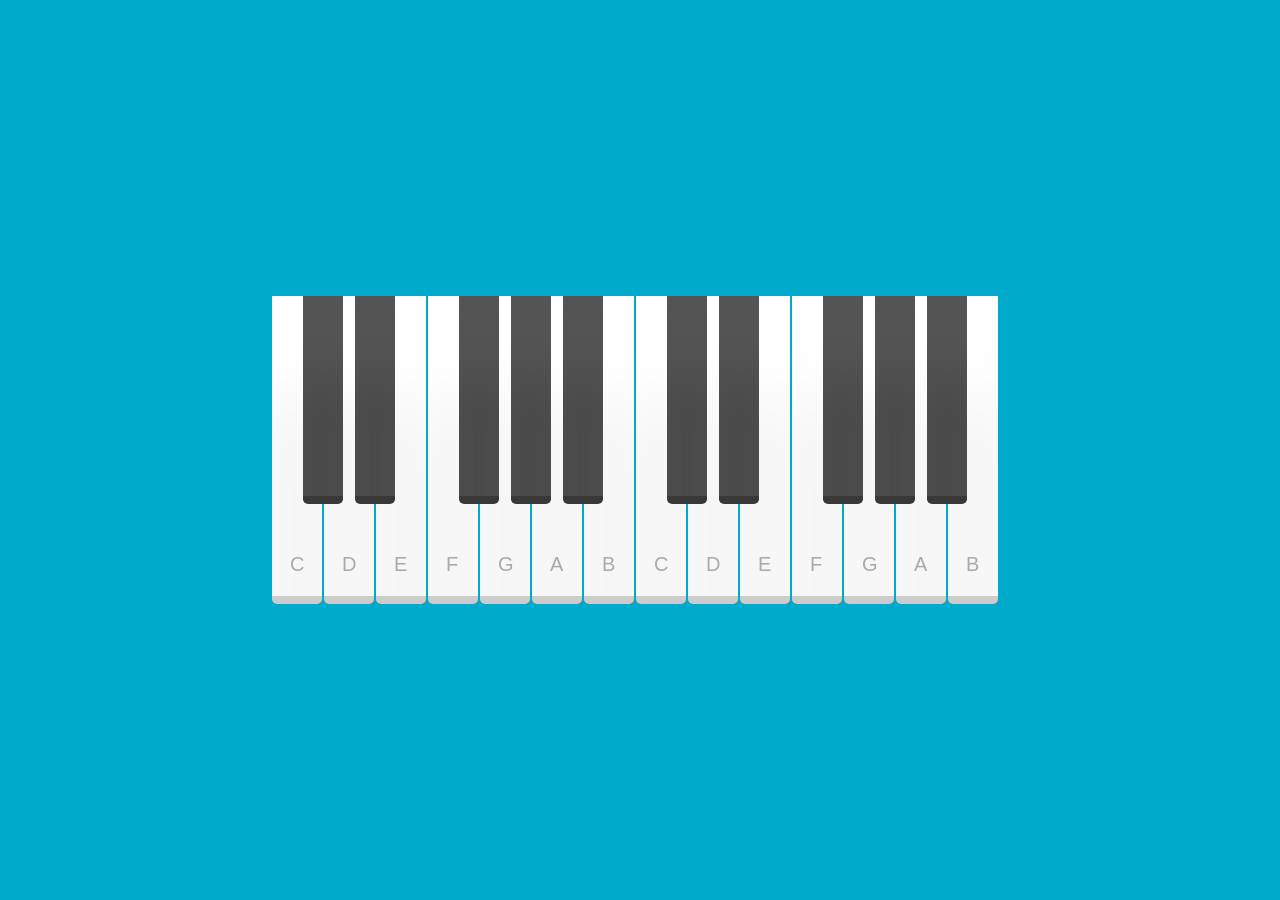
==== index.html @ fdf9407b "feat: add files" ====
<!doctype html>
<html lang= "en">
<head>
	<meta name="viewport" content="width = device-width, initial-scale=1, maximum-scale=1, user-scalable=no"/>
	<meta http-equiv="Content-Type" content="text/html; charset=utf-8"/>
	<title>Simple Piano</title>

	<!-- polyfill -->
	<script src="libs/MIDI.js-master/inc/shim/Base64.js" type="text/javascript"></script>
	<script src="libs/MIDI.js-master/inc/shim/Base64binary.js" type="text/javascript"></script>
	<script src="libs/MIDI.js-master/inc/shim/WebAudioAPI.js" type="text/javascript"></script>
	<!-- midi.js package -->
	<script src="libs/MIDI.js-master/js/midi/audioDetect.js" type="text/javascript"></script>
	<script src="libs/MIDI.js-master/js/midi/gm.js" type="text/javascript"></script>
	<script src="libs/MIDI.js-master/js/midi/loader.js" type="text/javascript"></script>
	<script src="libs/MIDI.js-master/js/midi/plugin.audiotag.js" type="text/javascript"></script>
	<script src="libs/MIDI.js-master/js/midi/plugin.webaudio.js" type="text/javascript"></script>
	<script src="libs/MIDI.js-master/js/midi/plugin.webmidi.js" type="text/javascript"></script>
	<!-- utils -->
	<script src="libs/MIDI.js-master/js/util/dom_request_xhr.js" type="text/javascript"></script>
	<script src="libs/MIDI.js-master/js/util/dom_request_script.js" type="text/javascript"></script>

	<!-- jQuery -->
	<script type = "text/javascript" src = "js/jquery.js"></script>

	<!-- Style -->
	<link rel="stylesheet" href="css/main.css"/>

	<!-- Font-Awesome -->
	<link rel="stylesheet" href="css/font-awesome-4.3.0/css/font-awesome.min.css"/>

	<!-- Fonts -->
	<link href='http://fonts.googleapis.com/css?family=Ubuntu:300' rel='stylesheet' type='text/css'/>

	<!-- Javascript -->
	<script type = "text/javascript" src = "js/midi/play.js"></script>
	<script type = "text/javascript" src = "js/classes/key.js"></script>
	<script type = "text/javascript" src = "js/script.js"></script>

</head>
<body>
	<h1 style = "opacity: 0; position: absolute; top:0; left: 0;" >Simple Piano</h1>
	<div id = "loadingState">
		<div id = "loadingText">Loading...</div>
		<img id = "logo" src = "img/simplePiano.png" alt = "logo">
	</div>

	<div id = "pianoContainer">
		<!-- <div class="key natural" data-key = "C4"><span class = "keyName">C</span></div>
		<div class="key sharp squeeze" data-key = "Cs4"></div>
		<div class="key natural squeeze" data-key = "D4"><span class = "keyName">D</span></div>
		<div class="key sharp squeeze" data-key = "Ds4"></div>
		<div class="key natural squeeze" data-key = "E4"><span class = "keyName">E</span></div>
		<div class="key natural" data-key = "F4"><span class = "keyName">F</span></div>
		<div class="key sharp squeeze" data-key = "Fs4"></div>
		<div class="key natural squeeze" data-key = "G4"><span class = "keyName">G</span></div>
		<div class="key sharp squeeze" data-key = "Gs4"></div>
		<div class="key natural squeeze" data-key = "A4"><span class = "keyName">A</span></div>
		<div class="key sharp squeeze" data-key = "As4"></div>
		<div class="key natural squeeze" data-key = "B4"><span class = "keyName">B</span></div>
		<div class="key natural" data-key = "C5"><span class = "keyName">C</span></div>
		<div class="key sharp squeeze" data-key = "Cs5"></div>
		<div class="key natural squeeze" data-key = "D5"><span class = "keyName">D</span></div>
		<div class="key sharp squeeze" data-key = "Ds5"></div>
		<div class="key natural squeeze" data-key = "E5"><span class = "keyName">E</span></div>
		<div class="key natural" data-key = "F5"><span class = "keyName">F</span></div>
		<div class="key sharp squeeze" data-key = "Fs5"></div>
		<div class="key natural squeeze" data-key = "G5"><span class = "keyName">G</span></div>
		<div class="key sharp squeeze" data-key = "Gs5"></div>
		<div class="key natural squeeze" data-key = "A5"><span class = "keyName">A</span></div>
		<div class="key sharp squeeze" data-key = "As5"></div>
		<div class="key natural squeeze" data-key = "B5"><span class = "keyName">B</span></div> -->
	</div>
</body>
</html>
---- css/main.css ----
/*
	AUTHOR: 	Henrik Oddløkken

							T A B L E   OF   C O N T E N T S



*/

/*---------------------------------------------------------------------------*/
*{									/* Default */
	padding:			0px;
	margin:				0px;
	list-style:			none;
	text-decoration:	none;
	font-family: 'Ubuntu', sans-serif;
}

/*---------------------------------------------------------------------------*/

body
{
	width:	100%;
	background-color: #0ac;
}

#loadingState
{
	position: fixed;
	top:	0;
	left: 0;
	width:100%;
	height: 100%;
	background-color: #0ac;

	z-index: 1000;
}

	#loadingText
	{
		font-size: 200%;
		text-align: center;
		margin-top: 10%;
		color: #fff;
	}

	#logo
	{
		position: absolute;
		bottom:0;
		right:0;
	}


/*---------------------------------------------------------------------------*/

#pianoContainer
{
	position: absolute;
}

.key
{
	position: relative;
	vertical-align: top;
	display: inline-block;
	border-radius: 	0 0 5px 5px;
	margin-left: 2px;
}

	.noteName
	{
		position: 	absolute;
		font-family:arial;
		left:				18px;
		bottom:			20px;
		font-size:	125%;
		color:			#aaa;
	}

.natural
{

	height: 				300px;
	width: 					50px;
	background:			#eee;
	border-bottom: 	8px solid #ccc;
	z-index:				0;
	box-shadow: inset 0 100px 75px #fff;
	transition:			box-shadow .1s;
}


	.naturalPress
	{
		border-top: 		4px solid #eee;
		border-bottom:	4px solid #ccc;
		box-shadow:			inset 0 -100px 75px #fff;
	}

.sharp
{

	height: 				200px;
	width: 					40px;
	background:			#444;
	border-bottom: 	8px solid #383838;
	z-index: 				1;
	box-shadow: 		inset 0 75px 50px #555;
	transition:			box-shadow .1s;
}

	.sharpPress
	{
		border-top: 		4px solid #444;
		border-bottom:	4px solid #383838;
		box-shadow:			inset 0 -75px 50px #555;
	}

.keySqueeze {	margin-left: -19px;	}
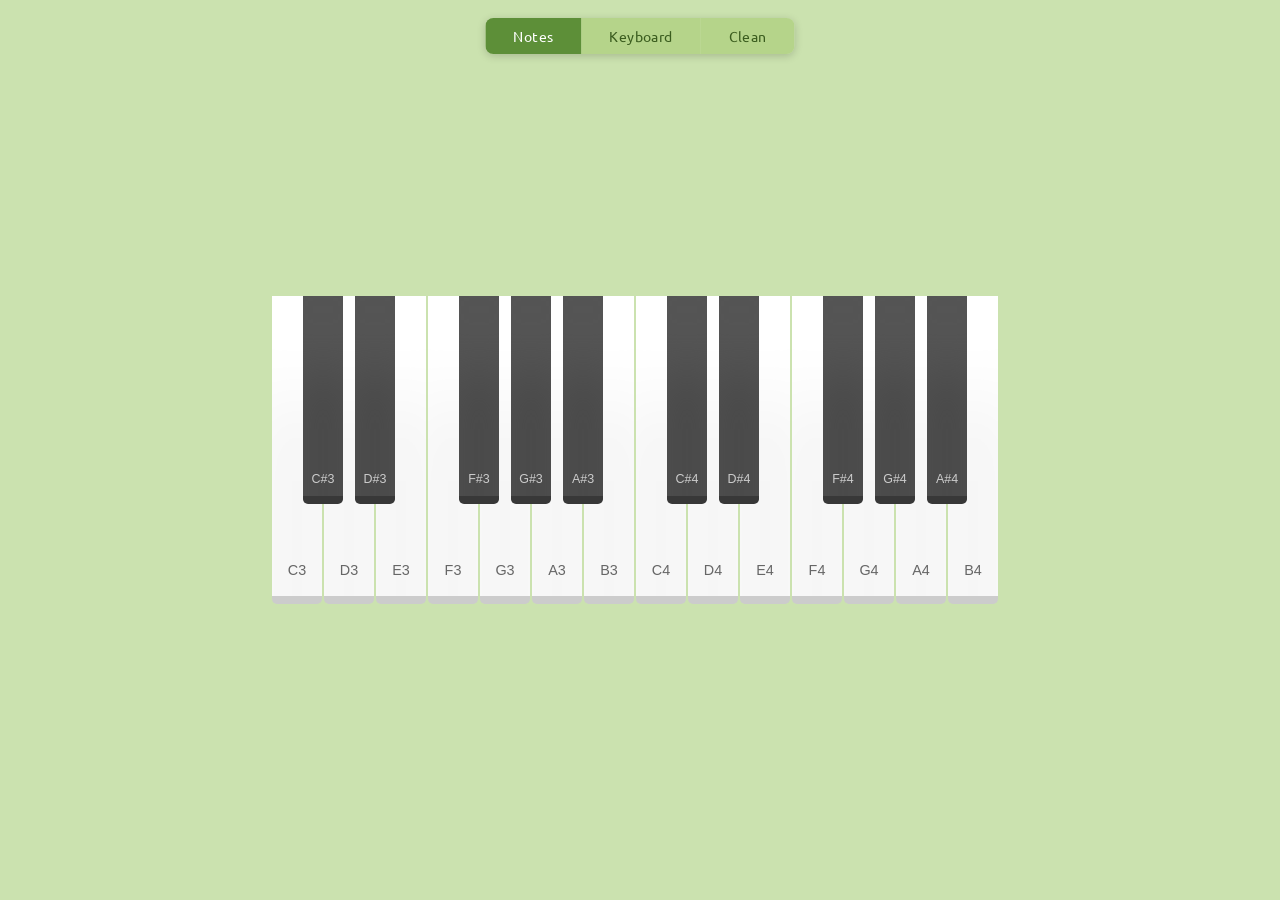
==== commit 21b2c7e0: "feat: key letters changes on tab mode" ====
--- a/index.html
+++ b/index.html
@@ -45,6 +45,12 @@
 		<img id = "logo" src = "img/simplePiano.png" alt = "logo">
 	</div>
 
+	<div id="tabBar">
+		<button class="tab active" data-tab="notes">Notes</button>
+		<button class="tab" data-tab="keyboard">Keyboard</button>
+		<button class="tab" data-tab="clean">Clean</button>
+	</div>
+
 	<div id = "pianoContainer">
 		<!-- <div class="key natural" data-key = "C4"><span class = "keyName">C</span></div>
 		<div class="key sharp squeeze" data-key = "Cs4"></div>
@@ -71,5 +77,14 @@
 		<div class="key sharp squeeze" data-key = "As5"></div>
 		<div class="key natural squeeze" data-key = "B5"><span class = "keyName">B</span></div> -->
 	</div>
+	<script>
+		document.querySelectorAll('.tab').forEach(function(btn) {
+			btn.addEventListener('click', function() {
+				document.querySelectorAll('.tab').forEach(function(t) { t.classList.remove('active'); });
+				btn.classList.add('active');
+				document.body.className = btn.dataset.tab === 'keyboard' ? 'tab-keyboard' : btn.dataset.tab === 'clean' ? 'tab-clean' : '';
+			});
+		});
+	</script>
 </body>
 </html>
--- a/css/main.css
+++ b/css/main.css
@@ -14,6 +14,8 @@
 	list-style:			none;
 	text-decoration:	none;
 	font-family: 'Ubuntu', sans-serif;
+	-webkit-tap-highlight-color: transparent;
+	touch-action: manipulation;
 }
 
 /*---------------------------------------------------------------------------*/
@@ -21,7 +23,7 @@
 body
 {
 	width:	100%;
-	background-color: #0ac;
+	background-color: #CBE2AF ;
 }
 
 #loadingState
@@ -31,7 +33,7 @@
 	left: 0;
 	width:100%;
 	height: 100%;
-	background-color: #0ac;
+	background-color: #CBE2AF ;
 
 	z-index: 1000;
 }
@@ -54,6 +56,44 @@
 
 /*---------------------------------------------------------------------------*/
 
+#tabBar
+{
+	position:		fixed;
+	top:			18px;
+	left:			50%;
+	transform:		translateX(-50%);
+	z-index:		9999;
+	display:		flex;
+	border-radius:	8px;
+	overflow:		hidden;
+	box-shadow:		0 2px 8px rgba(0,0,0,0.18);
+}
+
+.tab
+{
+	background-color:	#b5d48a;
+	color:				#3a5c1e;
+	border:				none;
+	padding:			9px 28px;
+	font-size:			88%;
+	font-family:		'Ubuntu', sans-serif;
+	cursor:				pointer;
+	letter-spacing:		0.4px;
+	transition:			background-color 0.15s, color 0.15s;
+	user-select:		none;
+	-webkit-user-select: none;
+}
+
+	.tab:hover { background-color: #9dc870; }
+
+	.tab.active
+	{
+		background-color:	#5d8f38;
+		color:				#fff;
+	}
+
+/*---------------------------------------------------------------------------*/
+
 #pianoContainer
 {
 	position: absolute;
@@ -66,16 +106,45 @@
 	display: inline-block;
 	border-radius: 	0 0 5px 5px;
 	margin-left: 2px;
+	user-select: none;
+	-webkit-user-select: none;
+	touch-action: none;
 }
 
-	.noteName
+	.noteName,
+	.keyLabel
 	{
-		position: 	absolute;
-		font-family:arial;
-		left:				18px;
-		bottom:			20px;
-		font-size:	125%;
-		color:			#aaa;
+		position:		absolute;
+		font-family:	arial;
+		left:			50%;
+		transform:		translateX(-50%);
+		bottom:			18px;
+		font-size:		90%;
+		user-select:	none;
+		-webkit-user-select: none;
+		white-space:	nowrap;
+		transition:		opacity 0.12s;
+	}
+
+	/* Notes tab (default): show noteName, hide keyLabel */
+	.noteName { color: #666; opacity: 1; }
+	.keyLabel  { color: #666; opacity: 0; }
+
+	/* Keyboard tab: swap visibility */
+	body.tab-keyboard .noteName { opacity: 0; }
+	body.tab-keyboard .keyLabel  { opacity: 1; }
+
+	/* Clean tab: hide all labels */
+	body.tab-clean .noteName { opacity: 0; }
+	body.tab-clean .keyLabel  { opacity: 0; }
+
+	/* Sharp keys: lighter text, tighter positioning */
+	.sharp .noteName,
+	.sharp .keyLabel
+	{
+		color:		#ccc;
+		font-size:	78%;
+		bottom:		10px;
 	}
 
 .natural
@@ -87,13 +156,13 @@
 	border-bottom: 	8px solid #ccc;
 	z-index:				0;
 	box-shadow: inset 0 100px 75px #fff;
-	transition:			box-shadow .1s;
+	transition:			box-shadow .1s, border .1s, height .1s;
 }
 
 
 	.naturalPress
 	{
-		border-top: 		4px solid #eee;
+		height: 				304px;
 		border-bottom:	4px solid #ccc;
 		box-shadow:			inset 0 -100px 75px #fff;
 	}
@@ -107,12 +176,12 @@
 	border-bottom: 	8px solid #383838;
 	z-index: 				1;
 	box-shadow: 		inset 0 75px 50px #555;
-	transition:			box-shadow .1s;
+	transition:			box-shadow .1s, border .1s, height .1s;
 }
 
 	.sharpPress
 	{
-		border-top: 		4px solid #444;
+		height: 204px;
 		border-bottom:	4px solid #383838;
 		box-shadow:			inset 0 -75px 50px #555;
 	}
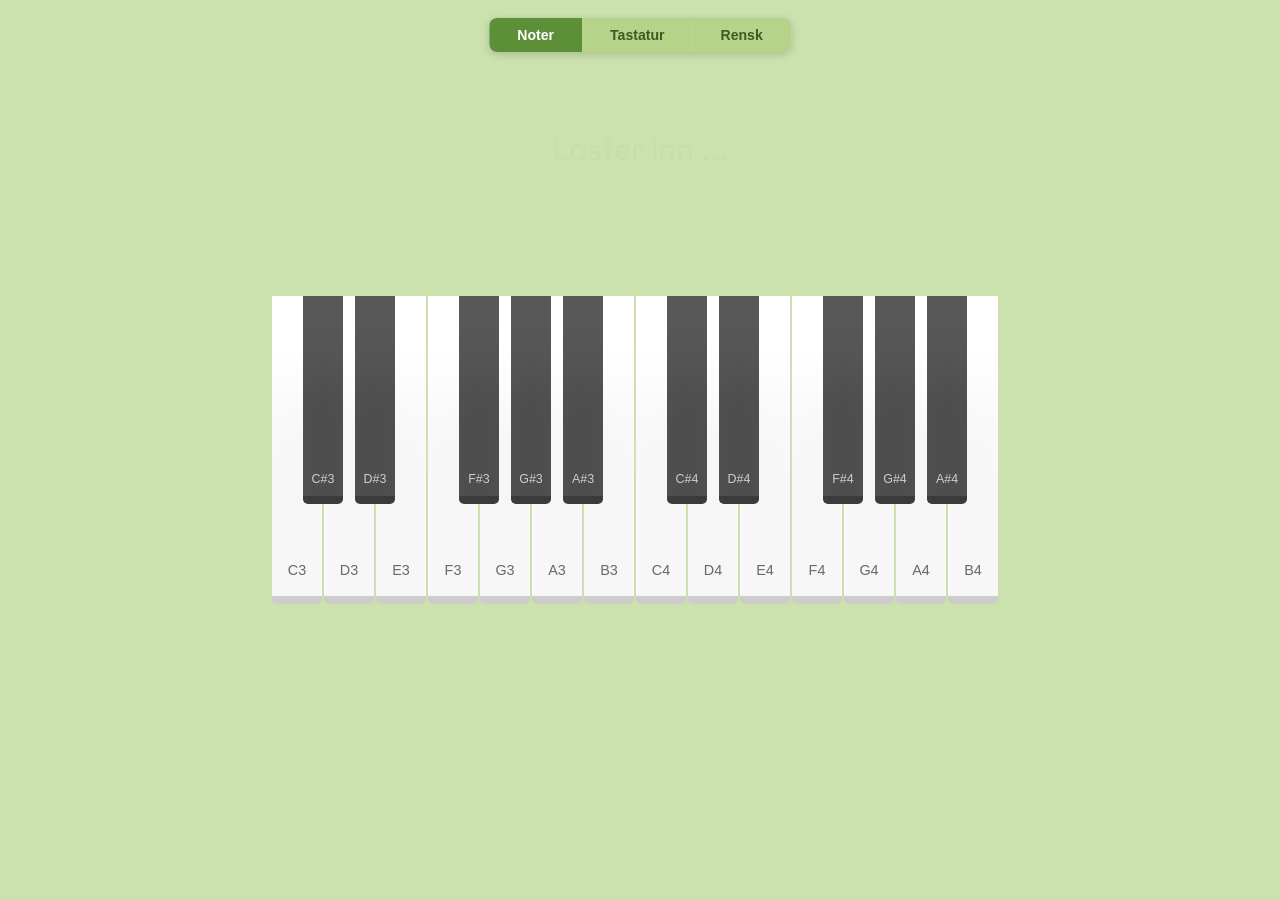
==== commit d4ff58ea: "feat: use outfit font + remove loading image + fix: color contrast" ====
--- a/index.html
+++ b/index.html
@@ -3,7 +3,7 @@
 <head>
 	<meta name="viewport" content="width = device-width, initial-scale=1, maximum-scale=1, user-scalable=no"/>
 	<meta http-equiv="Content-Type" content="text/html; charset=utf-8"/>
-	<title>Simple Piano</title>
+	<title>Enkelt Piano</title>
 
 	<!-- polyfill -->
 	<script src="libs/MIDI.js-master/inc/shim/Base64.js" type="text/javascript"></script>
@@ -29,8 +29,9 @@
 	<!-- Font-Awesome -->
 	<link rel="stylesheet" href="css/font-awesome-4.3.0/css/font-awesome.min.css"/>
 
-	<!-- Fonts -->
-	<link href='http://fonts.googleapis.com/css?family=Ubuntu:300' rel='stylesheet' type='text/css'/>
+	<link rel="preconnect" href="https://fonts.googleapis.com">
+<link rel="preconnect" href="https://fonts.gstatic.com" crossorigin>
+<link href="https://fonts.googleapis.com/css2?family=Outfit:wght@100..900&display=swap" rel="stylesheet">
 
 	<!-- Javascript -->
 	<script type = "text/javascript" src = "js/midi/play.js"></script>
@@ -39,44 +40,18 @@
 
 </head>
 <body>
-	<h1 style = "opacity: 0; position: absolute; top:0; left: 0;" >Simple Piano</h1>
+	<h1 style = "opacity: 0; position: absolute; top:0; left: 0;" >Enkelt Piano</h1>
 	<div id = "loadingState">
-		<div id = "loadingText">Loading...</div>
-		<img id = "logo" src = "img/simplePiano.png" alt = "logo">
+		<div id = "loadingText">Laster inn ...</div>
 	</div>
 
 	<div id="tabBar">
-		<button class="tab active" data-tab="notes">Notes</button>
-		<button class="tab" data-tab="keyboard">Keyboard</button>
-		<button class="tab" data-tab="clean">Clean</button>
+		<button class="tab active" data-tab="notes">Noter</button>
+		<button class="tab" data-tab="keyboard">Tastatur</button>
+		<button class="tab" data-tab="clean">Rensk</button>
 	</div>
 
-	<div id = "pianoContainer">
-		<!-- <div class="key natural" data-key = "C4"><span class = "keyName">C</span></div>
-		<div class="key sharp squeeze" data-key = "Cs4"></div>
-		<div class="key natural squeeze" data-key = "D4"><span class = "keyName">D</span></div>
-		<div class="key sharp squeeze" data-key = "Ds4"></div>
-		<div class="key natural squeeze" data-key = "E4"><span class = "keyName">E</span></div>
-		<div class="key natural" data-key = "F4"><span class = "keyName">F</span></div>
-		<div class="key sharp squeeze" data-key = "Fs4"></div>
-		<div class="key natural squeeze" data-key = "G4"><span class = "keyName">G</span></div>
-		<div class="key sharp squeeze" data-key = "Gs4"></div>
-		<div class="key natural squeeze" data-key = "A4"><span class = "keyName">A</span></div>
-		<div class="key sharp squeeze" data-key = "As4"></div>
-		<div class="key natural squeeze" data-key = "B4"><span class = "keyName">B</span></div>
-		<div class="key natural" data-key = "C5"><span class = "keyName">C</span></div>
-		<div class="key sharp squeeze" data-key = "Cs5"></div>
-		<div class="key natural squeeze" data-key = "D5"><span class = "keyName">D</span></div>
-		<div class="key sharp squeeze" data-key = "Ds5"></div>
-		<div class="key natural squeeze" data-key = "E5"><span class = "keyName">E</span></div>
-		<div class="key natural" data-key = "F5"><span class = "keyName">F</span></div>
-		<div class="key sharp squeeze" data-key = "Fs5"></div>
-		<div class="key natural squeeze" data-key = "G5"><span class = "keyName">G</span></div>
-		<div class="key sharp squeeze" data-key = "Gs5"></div>
-		<div class="key natural squeeze" data-key = "A5"><span class = "keyName">A</span></div>
-		<div class="key sharp squeeze" data-key = "As5"></div>
-		<div class="key natural squeeze" data-key = "B5"><span class = "keyName">B</span></div> -->
-	</div>
+	<div id = "pianoContainer"></div>
 	<script>
 		document.querySelectorAll('.tab').forEach(function(btn) {
 			btn.addEventListener('click', function() {
--- a/css/main.css
+++ b/css/main.css
@@ -13,7 +13,6 @@
 	margin:				0px;
 	list-style:			none;
 	text-decoration:	none;
-	font-family: 'Ubuntu', sans-serif;
 	-webkit-tap-highlight-color: transparent;
 	touch-action: manipulation;
 }
@@ -24,6 +23,7 @@
 {
 	width:	100%;
 	background-color: #CBE2AF ;
+	font-family: "Outfit", sans-serif;
 }
 
 #loadingState
@@ -43,7 +43,7 @@
 		font-size: 200%;
 		text-align: center;
 		margin-top: 10%;
-		color: #fff;
+		color: #1d3104;
 	}
 
 	#logo
@@ -76,9 +76,8 @@
 	border:				none;
 	padding:			9px 28px;
 	font-size:			88%;
-	font-family:		'Ubuntu', sans-serif;
+	font-weight:		600;
 	cursor:				pointer;
-	letter-spacing:		0.4px;
 	transition:			background-color 0.15s, color 0.15s;
 	user-select:		none;
 	-webkit-user-select: none;
